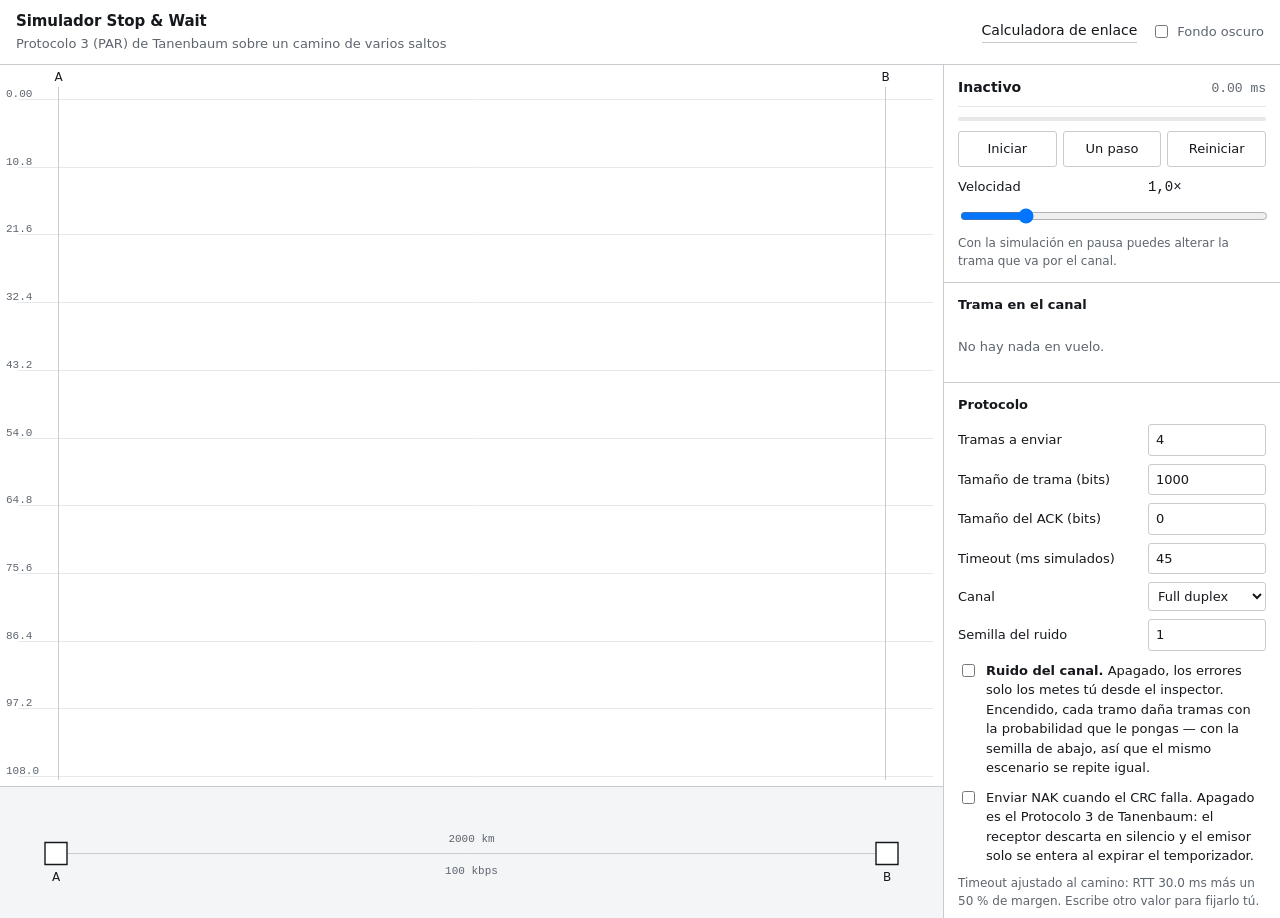
==== simulador_stop_and_wait_v2/index.html @ 7c66d6f9 "feat(v2): ruido opcional, daño a mano y el CRC paso a paso - Interruptor de ruido del canal, apagado" ====
<!DOCTYPE html>
<html lang="es" data-theme="light">
<head>
  <meta charset="UTF-8">
  <meta name="viewport" content="width=device-width, initial-scale=1.0">
  <title>Simulador Stop &amp; Wait</title>
  <link rel="stylesheet" href="css/style.css">
</head>
<body>

<header class="bar">
  <div>
    <h1>Simulador Stop &amp; Wait</h1>
    <span class="where">Protocolo 3 (PAR) de Tanenbaum sobre un camino de varios saltos</span>
  </div>
  <nav>
    <a href="calculadora.html">Calculadora de enlace</a>
    <label class="switch"><input type="checkbox" id="theme-switch"> Fondo oscuro</label>
  </nav>
</header>

<div class="work">

  <div class="stage">
    <div class="diagram-wrap">
      <canvas id="diagram"></canvas>
    </div>
    <div class="chain-wrap">
      <canvas id="chain"></canvas>
    </div>
  </div>

  <aside class="rail">

    <!-- ---------------- Control ---------------- -->
    <section class="block">
      <div class="state-line">
        <span class="state-name" id="state-name">Inactivo</span>
        <span class="clock num" id="clock">0 ms</span>
      </div>
      <div class="timer-track"><div class="timer-fill" id="timer-fill"></div></div>

      <div class="transport" style="margin-top:10px">
        <button class="btn" id="btn-run">Iniciar</button>
        <button class="btn" id="btn-step" disabled>Un paso</button>
        <button class="btn" id="btn-reset">Reiniciar</button>
      </div>

      <div class="rows">
        <div class="row">
          <label for="speed">Velocidad</label>
          <span class="num" id="speed-label">1,0×</span>
        </div>
        <input type="range" id="speed" min="0.25" max="4" step="0.25" value="1">
      </div>

      <p class="hint">Con la simulación en pausa puedes alterar la trama que va por el canal.</p>
    </section>

    <!-- ---------------- Inspector ---------------- -->
    <section class="block">
      <h2>Trama en el canal</h2>
      <div class="targets" id="targets"></div>
      <div id="inspector">
        <p class="inspector-empty" id="inspector-empty">No hay nada en vuelo.</p>
        <div id="inspector-body" hidden>
          <dl class="readout">
            <dt>Tipo</dt><dd class="num" id="insp-kind">—</dd>
            <dt>Secuencia</dt><dd class="num" id="insp-seq">—</dd>
            <dt>Tramo</dt><dd class="num" id="insp-hop">—</dd>
            <dt>CRC recalculado</dt><dd class="crc-state" id="insp-crc">—</dd>
          </dl>

          <div class="bits" id="bits" role="group" aria-label="Bits de la trama; pulsa uno para voltearlo"></div>
          <p class="hint">
            <strong>Pulsa cualquier bit para voltearlo</strong> — eso es meter un error a mano.
            Los 16 últimos, en azul, son el CRC. El receptor lo recalcula al llegar: no hay ninguna
            marca de «esta venía dañada».
          </p>

          <div class="actions">
            <button class="btn btn-danger" id="btn-noise-bit">Dañar un bit al azar</button>
            <button class="btn btn-danger" id="btn-destroy">Destruir</button>
            <button class="btn" id="btn-delay">Retrasar</button>
            <button class="btn" id="btn-seq0">Forzar seq 0</button>
            <button class="btn" id="btn-seq1">Forzar seq 1</button>
          </div>

          <button class="step-more" id="btn-crc-steps" aria-expanded="false">Ver el CRC paso a paso</button>
          <div id="crc-steps" hidden></div>
        </div>
      </div>
    </section>

    <!-- ---------------- Configuración ---------------- -->
    <section class="block">
      <h2>Protocolo</h2>
      <div class="rows">
        <div class="row"><label for="total-frames">Tramas a enviar</label><input type="number" id="total-frames" min="1" max="30" value="4"></div>
        <div class="row"><label for="frame-bits">Tamaño de trama (bits)</label><input type="number" id="frame-bits" min="8" step="8" value="1000"></div>
        <div class="row"><label for="ack-bits">Tamaño del ACK (bits)</label><input type="number" id="ack-bits" min="0" step="8" value="0"></div>
        <div class="row"><label for="timeout-ms">Timeout (ms simulados)</label><input type="number" id="timeout-ms" min="1" step="1" value="60"></div>
        <div class="row"><label for="duplex-mode">Canal</label><select id="duplex-mode"><option value="full" selected>Full duplex</option><option value="half">Half duplex</option></select></div>
        <div class="row"><label for="seed">Semilla del ruido</label><input type="number" id="seed" min="1" step="1" value="1"></div>
      </div>

      <label class="check" style="margin-top:10px">
        <input type="checkbox" id="noise-toggle">
        <span><strong>Ruido del canal.</strong> Apagado, los errores solo los metes tú desde el
        inspector. Encendido, cada tramo daña tramas con la probabilidad que le pongas — con la
        semilla de abajo, así que el mismo escenario se repite igual.</span>
      </label>

      <label class="check" style="margin-top:10px">
        <input type="checkbox" id="nak-toggle">
        <span>Enviar NAK cuando el CRC falla. Apagado es el Protocolo 3 de Tanenbaum: el receptor descarta en silencio y el emisor solo se entera al expirar el temporizador.</span>
      </label>

      <p class="hint" id="timeout-hint"></p>
    </section>

    <!-- ---------------- Camino ---------------- -->
    <section class="block">
      <div class="card-head">
        <h2>Camino</h2>
        <button class="btn-secondary btn-small" id="btn-add-hop">Añadir punto</button>
      </div>
      <div id="hops"></div>
      <p class="hint">Cada punto intermedio recibe la trama entera antes de reenviarla, así que suma su tiempo de transmisión. En half duplex, el medio va en un sentido a la vez: antes de cada respuesta hay que invertirlo, y eso cuesta el tiempo de vuelta del tramo.</p>
    </section>

    <!-- ---------------- Telemetría ---------------- -->
    <section class="block">
      <h2>Telemetría</h2>
      <dl class="readout">
        <dt>Tramas entregadas</dt><dd class="num" id="tel-delivered">0</dd>
        <dt>Transmisiones</dt><dd class="num" id="tel-sent">0</dd>
        <dt>Retransmisiones</dt><dd class="num" id="tel-retrans">0</dd>
        <dt>ACK recibidos</dt><dd class="num" id="tel-acks">0</dd>
        <dt>NAK recibidos</dt><dd class="num" id="tel-naks">0</dd>
        <dt>CRC incorrectos</dt><dd class="num" id="tel-crc">0</dd>
        <dt>Duplicadas descartadas</dt><dd class="num" id="tel-dups">0</dd>
        <dt>ACK fuera de tiempo</dt><dd class="num" id="tel-late">0</dd>
        <dt>Destruidas a mano</dt><dd class="num" id="tel-destroyed">0</dd>
        <dt>Utilización teórica</dt><dd class="num" id="tel-u">—</dd>
        <dt>RTT del camino</dt><dd class="num" id="tel-rtt">—</dd>
      </dl>
    </section>

    <!-- ---------------- Bitácora ---------------- -->
    <section class="block">
      <h2>Qué ha pasado</h2>
      <ul class="log" id="log"></ul>
    </section>

    <section class="block">
      <h2>Cómo leer el diagrama</h2>
      <div class="legend">
        <span><i style="border-color: var(--data)"></i> Trama de datos aceptada</span>
        <span><i style="border-color: var(--ack)"></i> Confirmación (ACK o NAK)</span>
        <span><i style="border-color: var(--fault); border-top-style: dashed"></i> Descartada: CRC incorrecto o duplicada</span>
        <span><i style="border-color: var(--fault)"></i> Destruida en el canal</span>
        <span><i style="border-color: var(--wait); border-top-style: dotted"></i> Expiró el temporizador</span>
        <span><i style="border-color: var(--wait)"></i> Inversión del medio (half duplex)</span>
      </div>
      <p class="hint">El tiempo baja. Cada línea vertical es un punto del camino. Rueda del ratón sobre el diagrama para mirar hacia atrás; doble clic para volver al presente.</p>
    </section>

  </aside>
</div>

<script src="js/frame.js"></script>
<script src="js/network.js"></script>
<script src="js/sim.js"></script>
<script src="js/ui.js"></script>
</body>
</html>
---- simulador_stop_and_wait_v2/css/style.css ----
/* style.css — instrumento de laboratorio, no panel decorado.
   Reglas: sin degradados, sin sombras, sin brillos. Un borde de 1 px separa
   las cosas. El color solo significa (entregada, esperando, error), nunca
   decora. Los números van en monoespaciada de ancho tabular. */

:root {
  --paper: #ffffff;
  --paper-sunk: #f4f5f6;
  --grid: #e6e8ea;
  --rule: #c8ccd1;
  --rule-strong: #9aa1a9;
  --ink: #15181c;
  --ink-soft: #5d656e;

  --data: #1f7a4d;   /* trama aceptada */
  --ack: #1b5fa8;    /* confirmación */
  --wait: #a86400;   /* esperando, temporizador */
  --fault: #b3261e;  /* perdida, CRC incorrecto */

  --cell: 26px;

  /* Acentos de las gráficas. Validados con el script del skill de dataviz:
     banda de luminosidad, croma, separación para daltonismo y contraste. */
  --chart-1: #1f7a4d;
  --chart-2: #1b5fa8;
}

:root[data-theme="dark"] {
  --paper: #0f1215;
  --paper-sunk: #15191d;
  --grid: #22272c;
  --rule: #333a41;
  --rule-strong: #5c666f;
  --ink: #e6e9ec;
  --ink-soft: #98a1aa;

  --data: #4cc38a;
  --ack: #6aa8f0;
  --wait: #e0a33e;
  --fault: #f2695c;

  /* En oscuro no valen los mismos tonos aclarados: se re-eligen sobre el fondo
     oscuro y se vuelven a validar. */
  --chart-1: #3aa876;
  --chart-2: #4f8fd8;
}

* { box-sizing: border-box; }

html, body { height: 100%; }

body {
  margin: 0;
  background: var(--paper);
  color: var(--ink);
  font-family: ui-sans-serif, "Segoe UI", system-ui, sans-serif;
  font-size: 14px;
  line-height: 1.5;
}

.num, input[type="number"], .mono {
  font-family: ui-monospace, "Cascadia Mono", Consolas, monospace;
  font-variant-numeric: tabular-nums;
}

/* ---------- Barra superior ---------- */

.bar {
  display: flex;
  align-items: center;
  justify-content: space-between;
  gap: 16px;
  padding: 10px 16px;
  border-bottom: 1px solid var(--rule);
  flex-wrap: wrap;
}

.bar h1 {
  margin: 0;
  font-size: 15px;
  font-weight: 600;
  letter-spacing: -0.005em;
}

.bar .where {
  color: var(--ink-soft);
  font-size: 13px;
}

.bar nav { display: flex; gap: 14px; align-items: center; }

.bar a {
  color: var(--ink);
  text-decoration: none;
  border-bottom: 1px solid var(--rule);
  padding-bottom: 1px;
}

.bar a:hover { border-color: var(--ink); }

.switch {
  display: inline-flex;
  gap: 6px;
  align-items: center;
  color: var(--ink-soft);
  font-size: 13px;
  cursor: pointer;
}

/* ---------- Estructura del simulador ---------- */

.work {
  display: grid;
  grid-template-columns: minmax(0, 1fr) 336px;
  gap: 0;
  height: calc(100vh - 47px);
}

.stage {
  display: grid;
  grid-template-rows: minmax(0, 1fr) auto;
  min-width: 0;
  border-right: 1px solid var(--rule);
}

.diagram-wrap { position: relative; min-height: 0; }
.diagram-wrap canvas { display: block; width: 100%; height: 100%; }

.chain-wrap {
  border-top: 1px solid var(--rule);
  height: 132px;
  background: var(--paper-sunk);
}

.chain-wrap canvas { display: block; width: 100%; height: 100%; }

.rail {
  overflow-y: auto;
  background: var(--paper);
}

.block {
  border-bottom: 1px solid var(--rule);
  padding: 12px 14px;
}

.block h2 {
  margin: 0 0 10px;
  font-size: 13px;
  font-weight: 600;
  color: var(--ink);
}

.hint {
  margin: 8px 0 0;
  color: var(--ink-soft);
  font-size: 12px;
}

/* ---------- Controles ---------- */

.transport {
  display: flex;
  gap: 6px;
  margin-bottom: 10px;
}

.btn {
  flex: 1;
  padding: 7px 10px;
  border: 1px solid var(--rule);
  background: var(--paper);
  color: var(--ink);
  border-radius: 3px;
  font: inherit;
  font-size: 13px;
  cursor: pointer;
}

.btn:hover:not(:disabled) { border-color: var(--rule-strong); background: var(--paper-sunk); }
.btn:disabled { color: var(--ink-soft); cursor: not-allowed; opacity: 0.55; }
.btn:focus-visible { outline: 2px solid var(--ack); outline-offset: 1px; }

.btn-danger { color: var(--fault); }
.btn-wide { width: 100%; }

.rows { display: grid; gap: 8px; }

.row {
  display: grid;
  grid-template-columns: minmax(0, 1fr) 118px;
  gap: 10px;
  align-items: center;
}

.row select { padding-left: 5px; padding-right: 2px; }

.row label { font-size: 13px; }

input[type="number"], input[type="text"], select {
  width: 100%;
  padding: 5px 7px;
  border: 1px solid var(--rule);
  border-radius: 3px;
  background: var(--paper);
  color: var(--ink);
  font: inherit;
  font-size: 13px;
}

input:focus, select:focus { outline: 2px solid var(--ack); outline-offset: 0; }

input[type="range"] { width: 100%; }

.check {
  display: flex;
  gap: 8px;
  align-items: flex-start;
  font-size: 13px;
  cursor: pointer;
}

.check input { margin-top: 3px; }

/* ---------- Estado ---------- */

.state-line {
  display: flex;
  align-items: baseline;
  justify-content: space-between;
  gap: 10px;
  padding-bottom: 8px;
  border-bottom: 1px solid var(--grid);
  margin-bottom: 10px;
}

.state-name { font-weight: 600; }
.state-name[data-tone="data"] { color: var(--data); }
.state-name[data-tone="wait"] { color: var(--wait); }
.state-name[data-tone="fault"] { color: var(--fault); }

.clock { color: var(--ink-soft); font-size: 13px; }

.timer-track {
  height: 4px;
  background: var(--grid);
  border-radius: 2px;
  overflow: hidden;
}

.timer-fill { height: 100%; width: 0; background: var(--wait); }

/* ---------- Telemetría ---------- */

.readout {
  display: grid;
  grid-template-columns: 1fr auto;
  gap: 2px 12px;
  font-size: 13px;
}

.readout dt { color: var(--ink-soft); }
.readout dd { margin: 0; text-align: right; }

/* ---------- Nodos ---------- */

.hop {
  border: 1px solid var(--rule);
  border-radius: 3px;
  padding: 8px;
  margin-bottom: 8px;
  background: var(--paper-sunk);
}

.hop-head {
  display: flex;
  justify-content: space-between;
  align-items: center;
  margin-bottom: 6px;
  font-size: 12px;
  color: var(--ink-soft);
}

.hop-head button {
  border: 1px solid var(--rule);
  background: transparent;
  color: var(--fault);
  border-radius: 3px;
  font: inherit;
  font-size: 12px;
  padding: 1px 7px;
  cursor: pointer;
}

.hop-fields { display: grid; grid-template-columns: 1fr 1fr; gap: 6px; }
.hop-fields label { font-size: 11px; color: var(--ink-soft); display: grid; gap: 2px; }

/* ---------- Inspector ---------- */

.targets { display: flex; gap: 6px; margin-bottom: 10px; flex-wrap: wrap; }

.target {
  padding: 4px 9px;
  border: 1px solid var(--rule);
  border-radius: 3px;
  background: var(--paper);
  color: var(--ink);
  font: inherit;
  font-size: 12px;
  cursor: pointer;
}

.target[aria-pressed="true"] { border-color: var(--ink); background: var(--paper-sunk); }

.bits {
  display: grid;
  grid-template-columns: repeat(16, 1fr);
  gap: 1px;
  margin: 8px 0;
  border: 1px solid var(--rule);
  padding: 1px;
  background: var(--rule);
}

.bit {
  aspect-ratio: 1;
  border: 0;
  padding: 0;
  background: var(--paper);
  color: var(--ink);
  font-family: ui-monospace, Consolas, monospace;
  font-size: 10px;
  line-height: 1;
  cursor: pointer;
}

.bit:hover { background: var(--paper-sunk); }
.bit[data-part="crc"] { color: var(--ack); }
.bit[data-flipped="true"] { background: var(--fault); color: #fff; }

.crc-state { font-weight: 600; }
.crc-state[data-ok="true"] { color: var(--data); }
.crc-state[data-ok="false"] { color: var(--fault); }

.inspector-empty { color: var(--ink-soft); font-size: 13px; }

.actions { display: grid; grid-template-columns: 1fr 1fr; gap: 6px; margin-top: 10px; }

/* ---------- CRC paso a paso ---------- */

.crc-table {
  width: 100%;
  margin: 8px 0;
  border-collapse: collapse;
  font-family: ui-monospace, Consolas, monospace;
  font-size: 11.5px;
  font-variant-numeric: tabular-nums;
}

.crc-table th,
.crc-table td {
  text-align: left;
  padding: 3px 5px;
  border-bottom: 1px solid var(--grid);
}

.crc-table th { color: var(--ink-soft); font-weight: 500; }

.crc-row { cursor: pointer; }
.crc-row:hover { background: var(--paper-sunk); }
.crc-row:focus-visible { outline: 2px solid var(--ack); outline-offset: -2px; }

.crc-detail {
  white-space: pre;
  overflow-x: auto;
  background: var(--paper-sunk);
  color: var(--ink-soft);
  font-size: 11px;
  line-height: 1.6;
  padding: 8px 6px;
}

.crc-verdict {
  margin: 6px 0 0;
  font-size: 12.5px;
  font-weight: 600;
}

.crc-verdict[data-ok="true"] { color: var(--data); }
.crc-verdict[data-ok="false"] { color: var(--fault); }

/* ---------- Bitácora ---------- */

.log {
  margin: 0;
  padding: 0;
  list-style: none;
  max-height: 190px;
  overflow-y: auto;
  font-family: ui-monospace, Consolas, monospace;
  font-size: 12px;
}

.log li {
  display: grid;
  grid-template-columns: 62px 1fr;
  gap: 8px;
  padding: 2px 0;
  border-bottom: 1px solid var(--grid);
}

.log time { color: var(--ink-soft); font-variant-numeric: tabular-nums; }
.log li[data-kind="SUCCESS"] span { color: var(--data); }
.log li[data-kind="WARNING"] span { color: var(--wait); }
.log li[data-kind="ERROR"] span { color: var(--fault); }

/* ---------- Leyenda ---------- */

.legend { display: grid; gap: 4px; font-size: 12px; color: var(--ink-soft); }
.legend span { display: flex; align-items: center; gap: 7px; }
.legend i {
  width: 18px;
  height: 0;
  border-top-width: 2px;
  border-top-style: solid;
  display: inline-block;
}

/* ---------- Página de la calculadora ---------- */

.topbar { border-bottom: 1px solid var(--rule); }

.topbar-inner {
  max-width: 1040px;
  margin: 0 auto;
  padding: 14px 18px;
  display: flex;
  gap: 16px;
  align-items: center;
  justify-content: space-between;
  flex-wrap: wrap;
}

.topbar h1 { margin: 0; font-size: 17px; font-weight: 600; }
.subtitle { margin: 3px 0 0; color: var(--ink-soft); font-size: 13px; }
.theme-toggle { display: flex; align-items: center; gap: 7px; color: var(--ink-soft); font-size: 13px; cursor: pointer; }

.layout { max-width: 1040px; margin: 0 auto; padding: 18px 18px 56px; display: grid; gap: 14px; }

.card { border: 1px solid var(--rule); border-radius: 3px; padding: 16px; }
.card h2 { margin: 0 0 12px; font-size: 13px; font-weight: 600; color: var(--ink); text-transform: none; letter-spacing: 0; }
.card-head { display: flex; align-items: baseline; justify-content: space-between; gap: 12px; flex-wrap: wrap; }
.note { margin: 12px 0 0; color: var(--ink-soft); font-size: 12.5px; }

.field-grid { display: grid; grid-template-columns: minmax(200px, 1fr) minmax(150px, 220px); gap: 9px 16px; align-items: center; }
.field-grid label { font-size: 13px; }

.links-container { display: grid; gap: 10px; }
.link-row { border: 1px solid var(--rule); border-radius: 3px; padding: 12px; background: var(--paper-sunk); }
.link-row-head { display: flex; align-items: center; justify-content: space-between; margin-bottom: 8px; }
.link-index { font-size: 12px; color: var(--ink-soft); }
.link-fields { display: grid; grid-template-columns: repeat(auto-fit, minmax(140px, 1fr)); gap: 8px 12px; }
.link-field { display: grid; gap: 3px; }
.link-field label { font-size: 11px; color: var(--ink-soft); }

.btn-secondary, .btn-ghost {
  flex: 0 0 auto;
  padding: 6px 12px;
  border: 1px solid var(--rule);
  border-radius: 3px;
  background: var(--paper);
  color: var(--ink);
  font: inherit;
  font-size: 13px;
  cursor: pointer;
  text-decoration: none;
  display: inline-block;
}

.btn-secondary:hover, .btn-ghost:hover { border-color: var(--rule-strong); background: var(--paper-sunk); }
.btn-small { padding: 2px 8px; font-size: 12px; }

.presets { margin-top: 12px; display: flex; gap: 7px; align-items: center; flex-wrap: wrap; }
.presets-label { font-size: 12.5px; color: var(--ink-soft); }

.error-box { margin-bottom: 12px; padding: 8px 10px; border: 1px solid var(--fault); border-radius: 3px; color: var(--fault); font-size: 13px; }
.error-box[hidden] { display: none; }

.result-grid { display: grid; grid-template-columns: repeat(auto-fit, minmax(160px, 1fr)); gap: 10px; }
.result-tile { display: grid; gap: 1px; padding: 12px; border: 1px solid var(--rule); border-radius: 3px; }
.result-label { font-size: 12px; color: var(--ink-soft); }
.result-value { font-size: 22px; font-weight: 600; font-family: ui-monospace, Consolas, monospace; font-variant-numeric: tabular-nums; }
.result-hint { font-size: 11.5px; color: var(--ink-soft); }

.util-bar { margin: 14px 0 4px; height: 8px; background: var(--grid); border-radius: 2px; overflow: hidden; }
.util-bar-busy { height: 100%; width: 0; background: var(--data); }

.result-table { width: 100%; margin-top: 14px; border-collapse: collapse; font-size: 13.5px; }
.result-table th, .result-table td { text-align: left; padding: 6px 8px; border-bottom: 1px solid var(--grid); vertical-align: top; }
.result-table th { font-weight: 500; width: 32%; }
.result-table td { font-family: ui-monospace, Consolas, monospace; font-variant-numeric: tabular-nums; }
.cell-note {
  color: var(--ink-soft);
  font-size: 12px;
  font-family: ui-sans-serif, "Segoe UI", system-ui, sans-serif;
  font-variant-numeric: normal;
}

.steps {
  margin: 0;
  padding: 14px;
  background: var(--paper-sunk);
  border: 1px solid var(--rule);
  border-radius: 3px;
  font-family: ui-monospace, Consolas, monospace;
  font-size: 12.5px;
  line-height: 1.55;
  white-space: pre;
  overflow-x: auto;
}

.footer { max-width: 1040px; margin: 0 auto; padding: 0 18px 36px; color: var(--ink-soft); font-size: 12px; }
code { font-family: ui-monospace, Consolas, monospace; font-size: 12.5px; }

/* ---------- Adaptación ---------- */

@media (max-width: 980px) {
  .work { grid-template-columns: 1fr; height: auto; }
  .stage { border-right: 0; }
  .diagram-wrap { height: 62vh; }
  .rail { border-top: 1px solid var(--rule); }
  .field-grid { grid-template-columns: 1fr; }
}

@media (prefers-reduced-motion: reduce) {
  * { transition: none !important; }
}


/* ---------- Calculadora: bloques al estilo de un resolutor ---------- */

.calc {
  max-width: 940px;
  margin: 0 auto;
  padding: 18px 18px 56px;
  display: grid;
  gap: 14px;
}

.pod {
  border: 1px solid var(--rule);
  border-radius: 3px;
  padding: 16px;
}

.pod-head {
  display: flex;
  align-items: center;
  justify-content: space-between;
  gap: 12px;
  flex-wrap: wrap;
  margin-bottom: 12px;
}

.pod-head h2 {
  margin: 0;
  font-size: 13px;
  font-weight: 600;
}

.pod-actions { display: flex; gap: 6px; flex-wrap: wrap; }

/* Interpretación de los datos */

.interpret {
  display: grid;
  grid-template-columns: minmax(160px, auto) 1fr;
  gap: 4px 18px;
  margin: 0;
  font-size: 13.5px;
}

.interpret dt { color: var(--ink-soft); }
.interpret dd { margin: 0; }

/* Titular */

.headline {
  display: grid;
  grid-template-columns: repeat(auto-fit, minmax(150px, 1fr));
  gap: 10px;
}

.headline-item {
  display: grid;
  gap: 2px;
  padding: 12px;
  border: 1px solid var(--rule);
  border-radius: 3px;
}

.headline-main { border-color: var(--ink); }
.headline-label { font-size: 12px; color: var(--ink-soft); }
.headline-value { font-size: 22px; font-weight: 600; }
.headline-main .headline-value { font-size: 30px; }

/* Pasos */

.steps-list {
  margin: 0;
  padding: 0;
  list-style: none;
  display: grid;
  gap: 10px;
}

.step {
  border: 1px solid var(--rule);
  border-radius: 3px;
  padding: 12px 14px 12px 44px;
  position: relative;
}

.step::before {
  content: attr(data-index);
  position: absolute;
  left: 12px;
  top: 12px;
  width: 20px;
  height: 20px;
  border: 1px solid var(--rule);
  border-radius: 50%;
  font-family: ui-monospace, Consolas, monospace;
  font-size: 11px;
  line-height: 19px;
  text-align: center;
  color: var(--ink-soft);
}

.step-title { margin: 0 0 8px; font-size: 13.5px; font-weight: 600; }

.step-math {
  display: grid;
  gap: 2px;
  font-family: ui-monospace, Consolas, monospace;
  font-variant-numeric: tabular-nums;
  overflow-x: auto;
}

.math-formula { font-size: 15px; }
.math-sub { font-size: 13.5px; color: var(--ink-soft); }
.math-res { font-size: 15px; font-weight: 600; color: var(--chart-1); }

.step-note { margin: 8px 0 0; font-size: 12.5px; color: var(--ink-soft); }

.step-more {
  margin-top: 8px;
  padding: 3px 9px;
  border: 1px solid var(--rule);
  border-radius: 3px;
  background: transparent;
  color: var(--ink);
  font: inherit;
  font-size: 12.5px;
  cursor: pointer;
}

.step-more:hover { border-color: var(--rule-strong); background: var(--paper-sunk); }

.step-detail {
  margin: 8px 0 0;
  padding: 10px 12px 10px 28px;
  background: var(--paper-sunk);
  border-radius: 3px;
  font-size: 13px;
  display: grid;
  gap: 4px;
}

/* Figuras y gráficas */

.figure { margin: 14px 0 0; position: relative; }

.figure figcaption {
  font-size: 12.5px;
  color: var(--ink-soft);
  margin-bottom: 8px;
}

.figure canvas { display: block; width: 100%; }

.chart-tip {
  position: absolute;
  pointer-events: none;
  padding: 4px 8px;
  border: 1px solid var(--rule);
  background: var(--paper);
  color: var(--ink);
  border-radius: 3px;
  font-family: ui-monospace, Consolas, monospace;
  font-size: 12px;
  white-space: nowrap;
}

.chart-tip[hidden] { display: none; }

.table-wrap { margin-top: 16px; overflow-x: auto; border-radius: 3px; }
.table-wrap:focus-visible { outline: 2px solid var(--chart-2); outline-offset: 2px; }
.result-table caption {
  text-align: left;
  font-size: 12.5px;
  color: var(--ink-soft);
  padding-bottom: 6px;
}
.row-current td { font-weight: 600; }
.row-current td:first-child { border-left: 2px solid var(--chart-1); padding-left: 6px; }

.sr-only {
  position: absolute;
  width: 1px; height: 1px;
  padding: 0; margin: -1px;
  overflow: hidden;
  clip: rect(0 0 0 0);
  white-space: nowrap;
  border: 0;
}
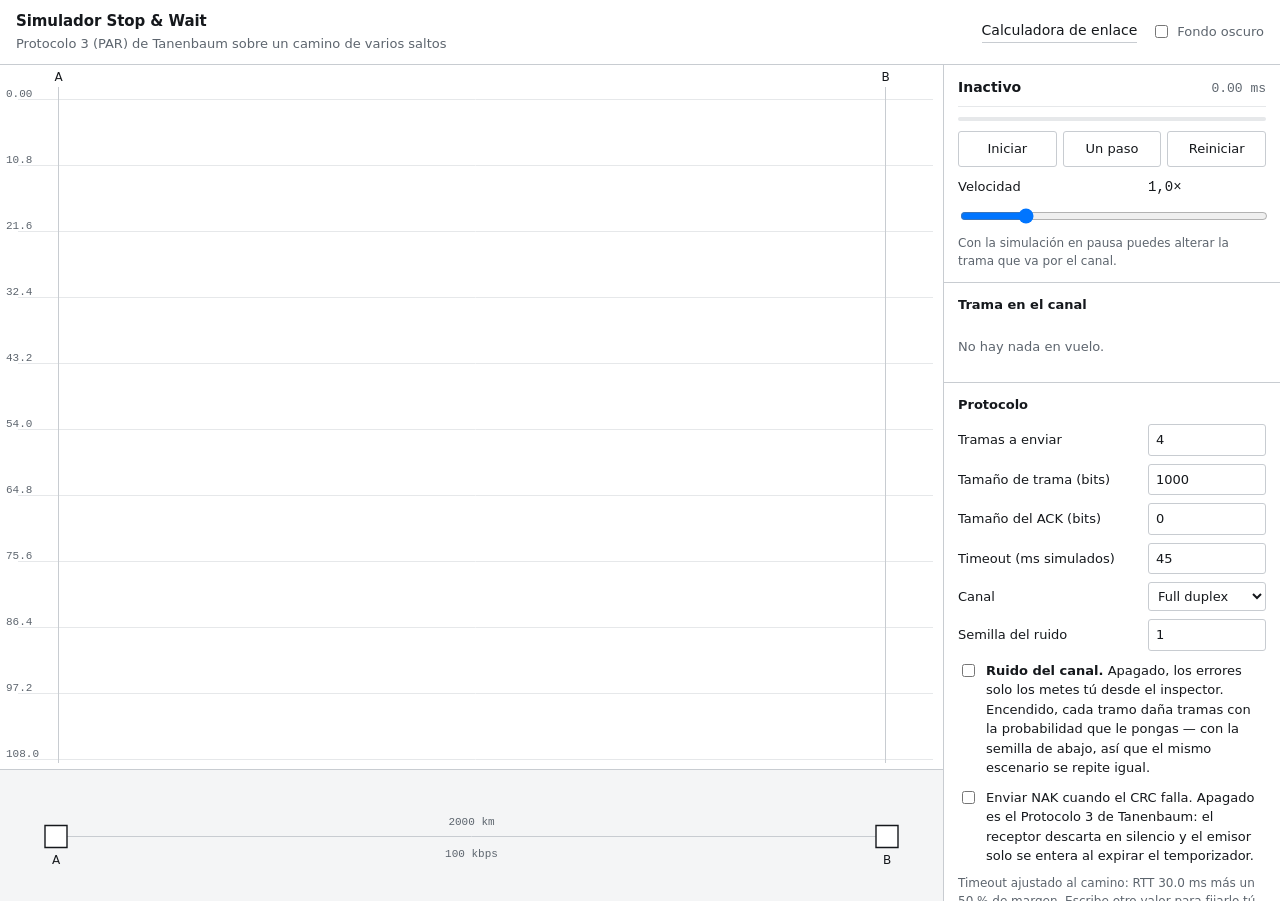
==== commit 3a3d29c4: "fix(v2): el panel llena la ventana y la rueda vuelve a scrollear Tres síntomas con la misma raíz — m" ====
--- a/simulador_stop_and_wait_v2/index.html
+++ b/simulador_stop_and_wait_v2/index.html
@@ -6,7 +6,7 @@
   <title>Simulador Stop &amp; Wait</title>
   <link rel="stylesheet" href="css/style.css">
 </head>
-<body>
+<body class="app">
 
 <header class="bar">
   <div>
--- a/simulador_stop_and_wait_v2/css/style.css
+++ b/simulador_stop_and_wait_v2/css/style.css
@@ -58,6 +58,18 @@
   line-height: 1.5;
 }
 
+/* El simulador ocupa lo que quede bajo la barra, sea cual sea su altura: la
+   barra envuelve en dos lineas cuando la ventana estrecha, asi que restarle
+   una altura fija dejaba el panel colgando fuera de la pantalla. */
+body.app {
+  display: flex;
+  flex-direction: column;
+  height: 100dvh;
+  overflow: hidden;
+}
+
+body.app > .bar { flex: 0 0 auto; }
+
 .num, input[type="number"], .mono {
   font-family: ui-monospace, "Cascadia Mono", Consolas, monospace;
   font-variant-numeric: tabular-nums;
@@ -113,7 +125,8 @@
   display: grid;
   grid-template-columns: minmax(0, 1fr) 336px;
   gap: 0;
-  height: calc(100vh - 47px);
+  flex: 1 1 auto;
+  min-height: 0;
 }
 
 .stage {
@@ -136,6 +149,7 @@
 
 .rail {
   overflow-y: auto;
+  overscroll-behavior: contain;
   background: var(--paper);
 }
 
@@ -391,12 +405,12 @@
 
 /* ---------- Bitácora ---------- */
 
+/* Sin scroll propio: anidado dentro del .rail se pisaban los dos y la rueda
+   movia el que no tocaba. El unico scroll de la columna es el del .rail. */
 .log {
   margin: 0;
   padding: 0;
   list-style: none;
-  max-height: 190px;
-  overflow-y: auto;
   font-family: ui-monospace, Consolas, monospace;
   font-size: 12px;
 }
@@ -525,7 +539,11 @@
 /* ---------- Adaptación ---------- */
 
 @media (max-width: 980px) {
+  /* En una columna manda el scroll de la pagina: el panel deja de estar
+     encajado en la altura de la ventana. */
+  body.app { height: auto; overflow: visible; display: block; }
   .work { grid-template-columns: 1fr; height: auto; }
+  .rail { overflow-y: visible; }
   .stage { border-right: 0; }
   .diagram-wrap { height: 62vh; }
   .rail { border-top: 1px solid var(--rule); }
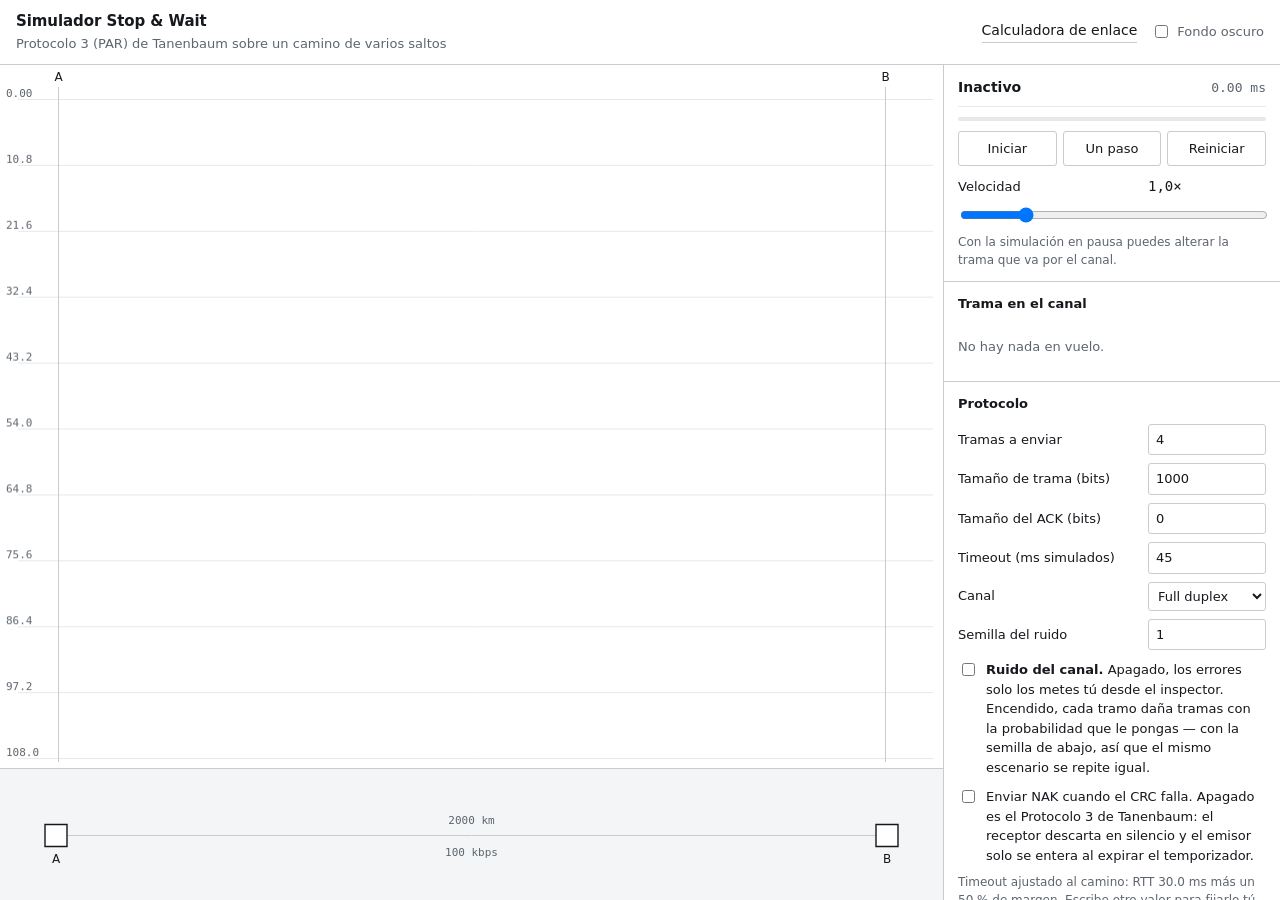
==== commit 563b5404: "fix(v2): el rótulo de la tira de bits dice la verdad en modo agrupado Con la trama por defecto (1000" ====
--- a/simulador_stop_and_wait_v2/index.html
+++ b/simulador_stop_and_wait_v2/index.html
@@ -72,7 +72,7 @@
           </dl>
 
           <div class="bits" id="bits" role="group" aria-label="Bits de la trama; pulsa uno para voltearlo"></div>
-          <p class="hint">
+          <p class="hint" id="bits-hint">
             <strong>Pulsa cualquier bit para voltearlo</strong> — eso es meter un error a mano.
             Los 16 últimos, en azul, son el CRC. El receptor lo recalcula al llegar: no hay ninguna
             marca de «esta venía dañada».
@@ -163,7 +163,7 @@
         <span><i style="border-color: var(--wait); border-top-style: dotted"></i> Expiró el temporizador</span>
         <span><i style="border-color: var(--wait)"></i> Inversión del medio (half duplex)</span>
       </div>
-      <p class="hint">El tiempo baja. Cada línea vertical es un punto del camino. Rueda del ratón sobre el diagrama para mirar hacia atrás; doble clic para volver al presente.</p>
+      <p class="hint">El tiempo baja. Cada línea vertical es un punto del camino. Rueda del ratón sobre el diagrama para mirar hacia atrás, <strong>Ctrl + rueda</strong> para acercar la escala de tiempo, doble clic para volver al presente. Si todo el recorrido cabe en pantalla no hay nada hacia atrás que mirar: acerca primero.</p>
     </section>
 
   </aside>
--- a/simulador_stop_and_wait_v2/css/style.css
+++ b/simulador_stop_and_wait_v2/css/style.css
@@ -124,6 +124,9 @@
 .work {
   display: grid;
   grid-template-columns: minmax(0, 1fr) 336px;
+  /* La fila se acota: sin esto crece con el contenido y el escenario se sale
+     por debajo de la ventana. */
+  grid-template-rows: minmax(0, 1fr);
   gap: 0;
   flex: 1 1 auto;
   min-height: 0;
@@ -131,21 +134,31 @@
 
 .stage {
   display: grid;
+  /* El diagrama toma lo que sobre; la tira de paquetes tiene altura propia y
+     no se sacrifica nunca: es lo que hay que ver hasta abajo. */
   grid-template-rows: minmax(0, 1fr) auto;
   min-width: 0;
+  min-height: 0;
+  overflow: hidden;
   border-right: 1px solid var(--rule);
 }
 
-.diagram-wrap { position: relative; min-height: 0; }
-.diagram-wrap canvas { display: block; width: 100%; height: 100%; }
+/* Los canvas van absolutos dentro de su caja: con `height: 100%` sobre una
+   caja de altura automatica, el tamano intrinseco del canvas (el atributo
+   `height` que le escribe resizeCanvases) realimentaba la altura de la fila y
+   el escenario crecia mas que la ventana. */
+.diagram-wrap { position: relative; min-height: 0; overflow: hidden; }
+.diagram-wrap canvas { position: absolute; inset: 0; display: block; width: 100%; height: 100%; }
 
 .chain-wrap {
+  position: relative;
   border-top: 1px solid var(--rule);
-  height: 132px;
+  height: clamp(104px, 15vh, 132px);
+  overflow: hidden;
   background: var(--paper-sunk);
 }
 
-.chain-wrap canvas { display: block; width: 100%; height: 100%; }
+.chain-wrap canvas { position: absolute; inset: 0; display: block; width: 100%; height: 100%; }
 
 .rail {
   overflow-y: auto;
@@ -542,7 +555,8 @@
   /* En una columna manda el scroll de la pagina: el panel deja de estar
      encajado en la altura de la ventana. */
   body.app { height: auto; overflow: visible; display: block; }
-  .work { grid-template-columns: 1fr; height: auto; }
+  .work { grid-template-columns: 1fr; grid-template-rows: none; height: auto; }
+  .stage { overflow: visible; }
   .rail { overflow-y: visible; }
   .stage { border-right: 0; }
   .diagram-wrap { height: 62vh; }
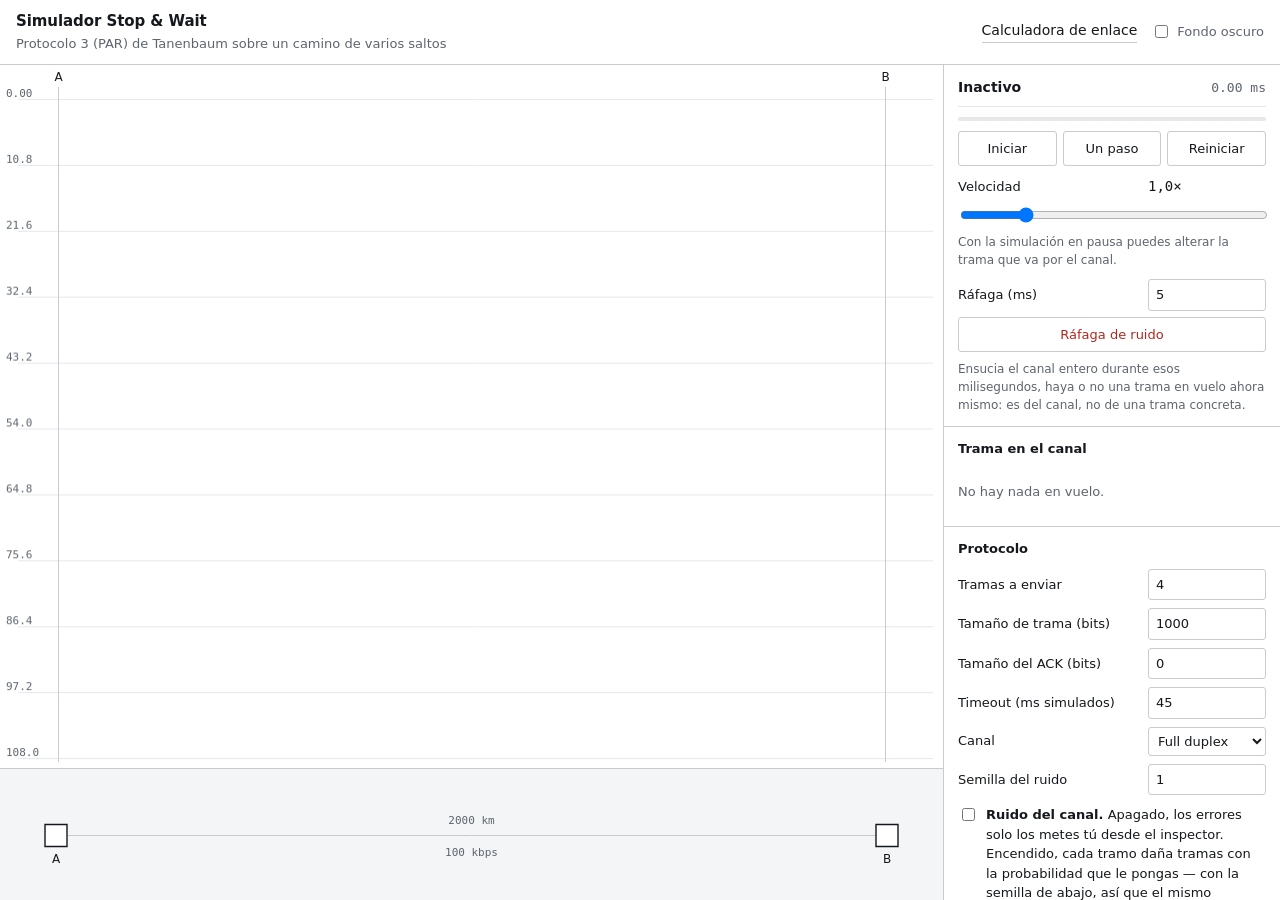
==== commit b1353f1c: "fix(v2): la rafaga viaja como suceso del modelo y su control ya no depende de una trama en vuelo Ron" ====
--- a/simulador_stop_and_wait_v2/index.html
+++ b/simulador_stop_and_wait_v2/index.html
@@ -55,6 +55,14 @@
       </div>
 
       <p class="hint">Con la simulación en pausa puedes alterar la trama que va por el canal.</p>
+
+      <div class="row" style="margin-top:10px">
+        <label for="burst-ms">Ráfaga (ms)</label>
+        <input type="number" id="burst-ms" min="1" step="1" value="5">
+      </div>
+      <button class="btn btn-danger btn-wide" id="btn-burst" style="margin-top:6px">Ráfaga de ruido</button>
+      <p class="hint">Ensucia el canal entero durante esos milisegundos, haya o no una trama en
+      vuelo ahora mismo: es del canal, no de una trama concreta.</p>
     </section>
 
     <!-- ---------------- Inspector ---------------- -->
@@ -142,6 +150,7 @@
         <dt>Duplicadas descartadas</dt><dd class="num" id="tel-dups">0</dd>
         <dt>ACK fuera de tiempo</dt><dd class="num" id="tel-late">0</dd>
         <dt>Destruidas a mano</dt><dd class="num" id="tel-destroyed">0</dd>
+        <dt>Bits arruinados por ráfaga</dt><dd class="num" id="tel-burst">0</dd>
         <dt>Utilización teórica</dt><dd class="num" id="tel-u">—</dd>
         <dt>RTT del camino</dt><dd class="num" id="tel-rtt">—</dd>
       </dl>
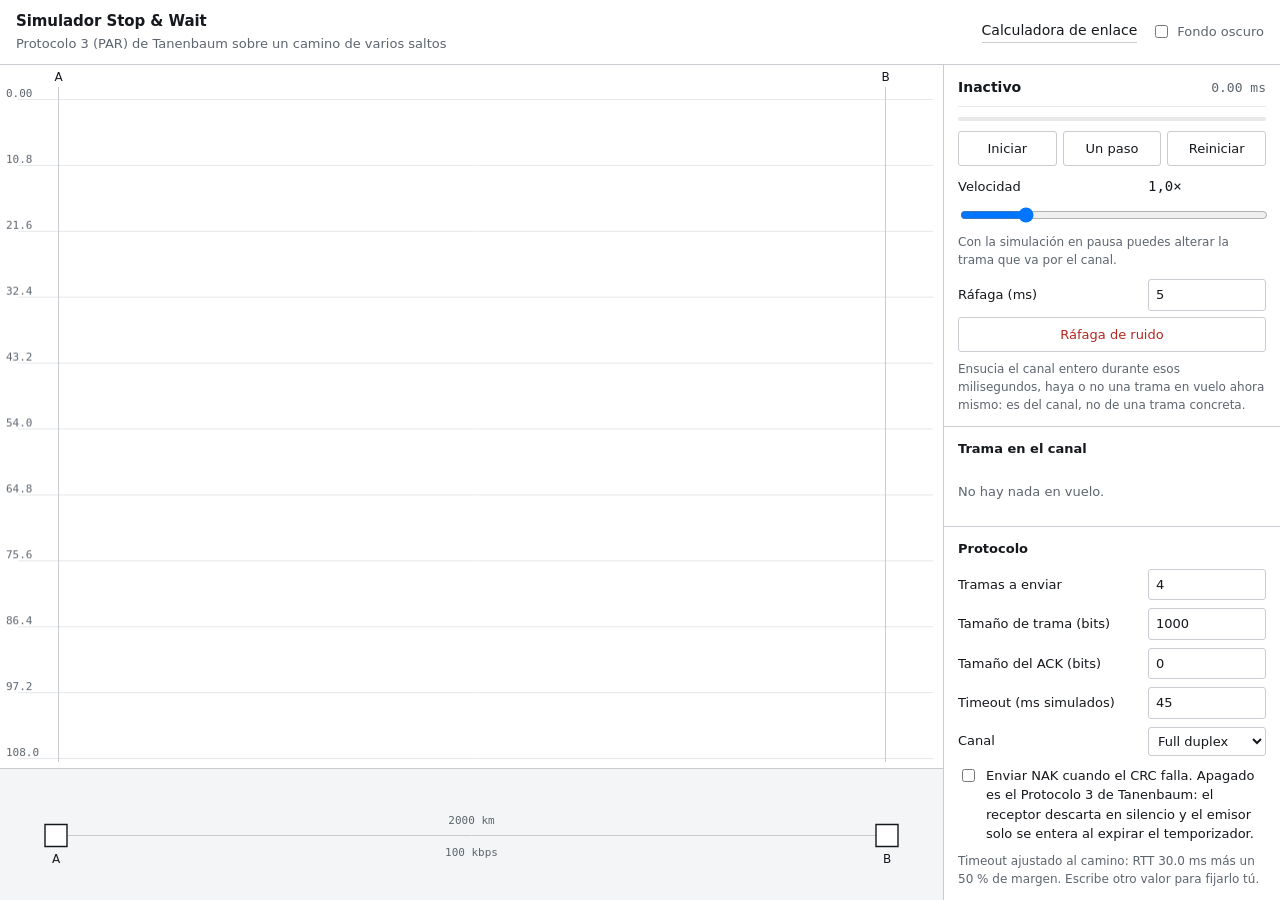
==== commit c27fb6f9: "fix(v2): oculta el ruido del canal por probabilidad de la interfaz El simulador tiene dos clases de " ====
--- a/simulador_stop_and_wait_v2/index.html
+++ b/simulador_stop_and_wait_v2/index.html
@@ -105,19 +105,11 @@
       <h2>Protocolo</h2>
       <div class="rows">
         <div class="row"><label for="total-frames">Tramas a enviar</label><input type="number" id="total-frames" min="1" max="30" value="4"></div>
-        <div class="row"><label for="frame-bits">Tamaño de trama (bits)</label><input type="number" id="frame-bits" min="8" step="8" value="1000"></div>
+        <div class="row"><label for="frame-bits">Tamaño de trama (bits)</label><input type="number" id="frame-bits" min="24" step="8" value="1000"></div>
         <div class="row"><label for="ack-bits">Tamaño del ACK (bits)</label><input type="number" id="ack-bits" min="0" step="8" value="0"></div>
         <div class="row"><label for="timeout-ms">Timeout (ms simulados)</label><input type="number" id="timeout-ms" min="1" step="1" value="60"></div>
         <div class="row"><label for="duplex-mode">Canal</label><select id="duplex-mode"><option value="full" selected>Full duplex</option><option value="half">Half duplex</option></select></div>
-        <div class="row"><label for="seed">Semilla del ruido</label><input type="number" id="seed" min="1" step="1" value="1"></div>
       </div>
-
-      <label class="check" style="margin-top:10px">
-        <input type="checkbox" id="noise-toggle">
-        <span><strong>Ruido del canal.</strong> Apagado, los errores solo los metes tú desde el
-        inspector. Encendido, cada tramo daña tramas con la probabilidad que le pongas — con la
-        semilla de abajo, así que el mismo escenario se repite igual.</span>
-      </label>
 
       <label class="check" style="margin-top:10px">
         <input type="checkbox" id="nak-toggle">
@@ -171,6 +163,7 @@
         <span><i style="border-color: var(--fault)"></i> Destruida en el canal</span>
         <span><i style="border-color: var(--wait); border-top-style: dotted"></i> Expiró el temporizador</span>
         <span><i style="border-color: var(--wait)"></i> Inversión del medio (half duplex)</span>
+        <span><i class="band" style="background: var(--fault)"></i> Ráfaga de ruido: el canal entero sucio</span>
       </div>
       <p class="hint">El tiempo baja. Cada línea vertical es un punto del camino. Rueda del ratón sobre el diagrama para mirar hacia atrás, <strong>Ctrl + rueda</strong> para acercar la escala de tiempo, doble clic para volver al presente. Si todo el recorrido cabe en pantalla no hay nada hacia atrás que mirar: acerca primero.</p>
     </section>
--- a/simulador_stop_and_wait_v2/css/style.css
+++ b/simulador_stop_and_wait_v2/css/style.css
@@ -452,6 +452,12 @@
   border-top-style: solid;
   display: inline-block;
 }
+
+/* La ráfaga no es una flecha: se pinta como una franja translúcida que cruza
+   el escenario (ALPHA_BANDA_RUIDO en ui.js), así que su muestra tampoco puede
+   ser una línea. Se ve más apagada en el diagrama porque allí cubre mucha
+   superficie; en 18 px con ese alfa haría falta una lupa. */
+.legend i.band { height: 10px; border-top-width: 0; opacity: 0.35; }
 
 /* ---------- Página de la calculadora ---------- */
 
